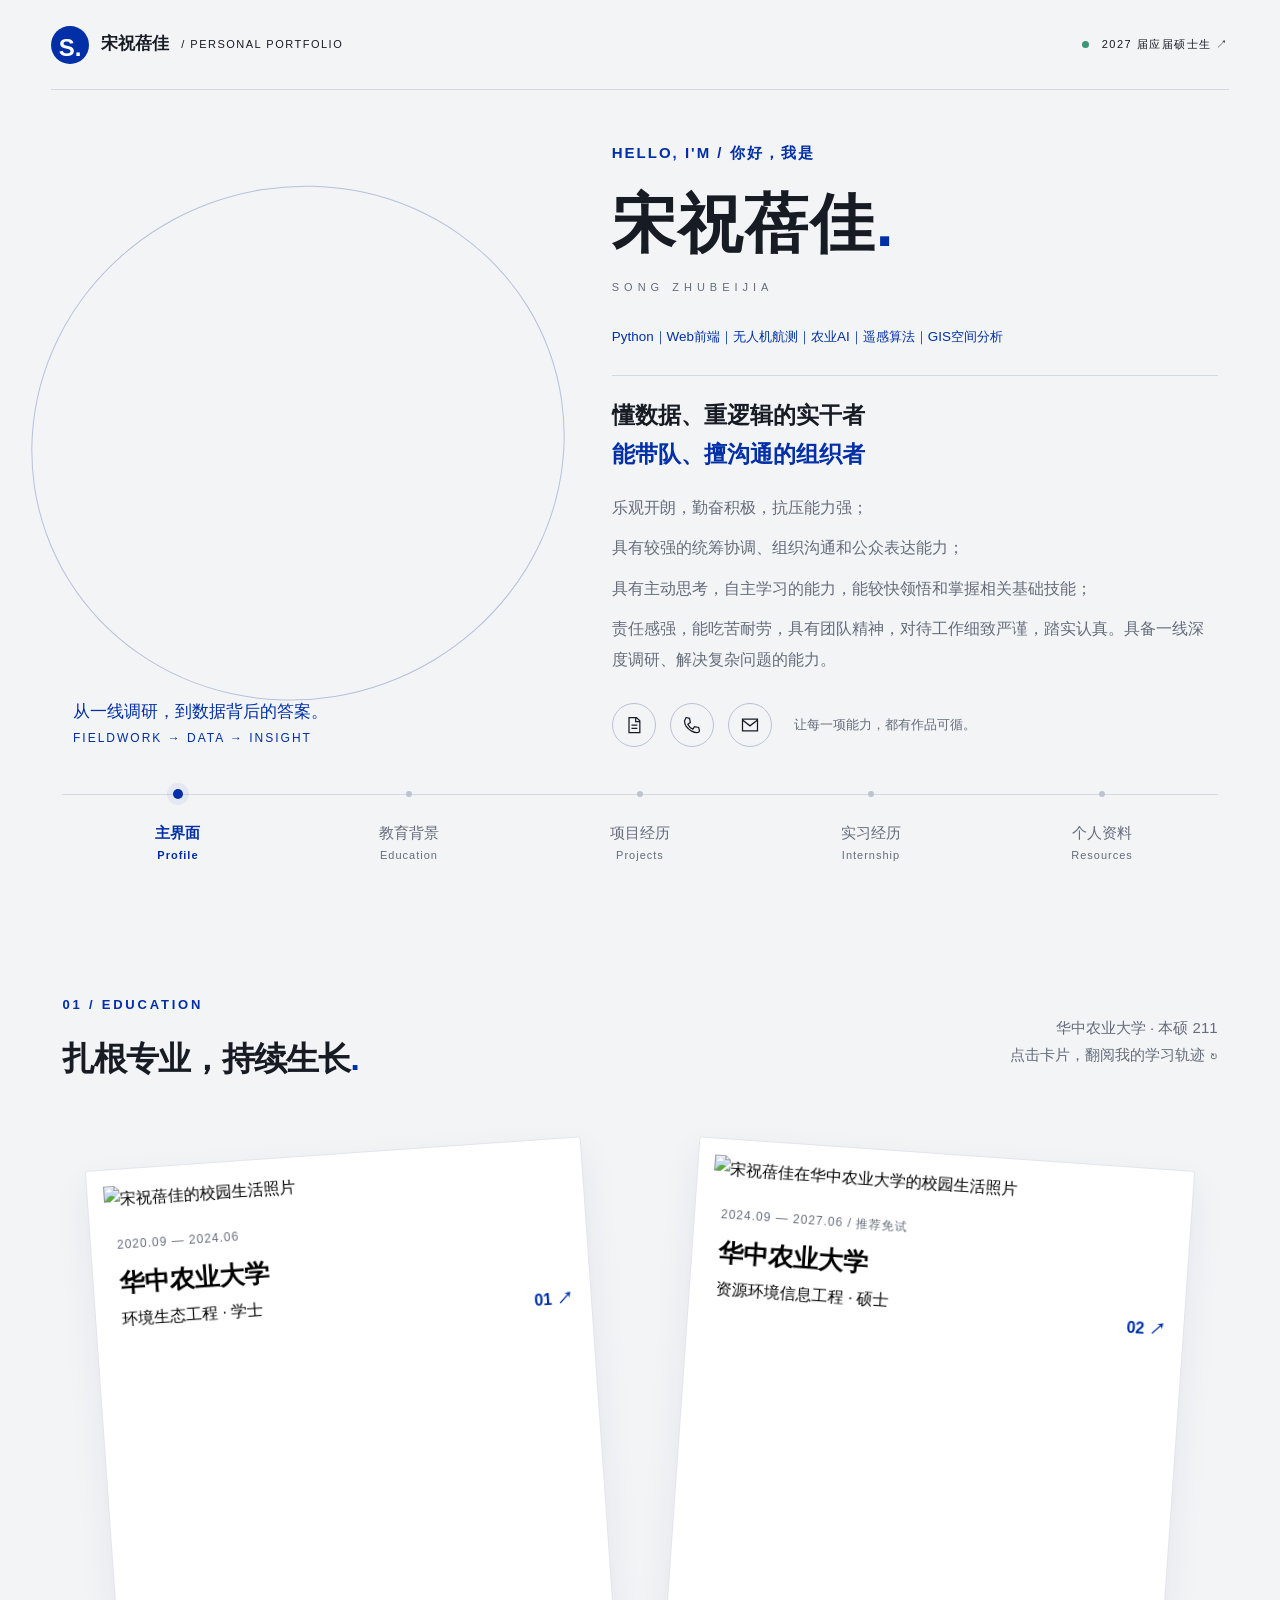
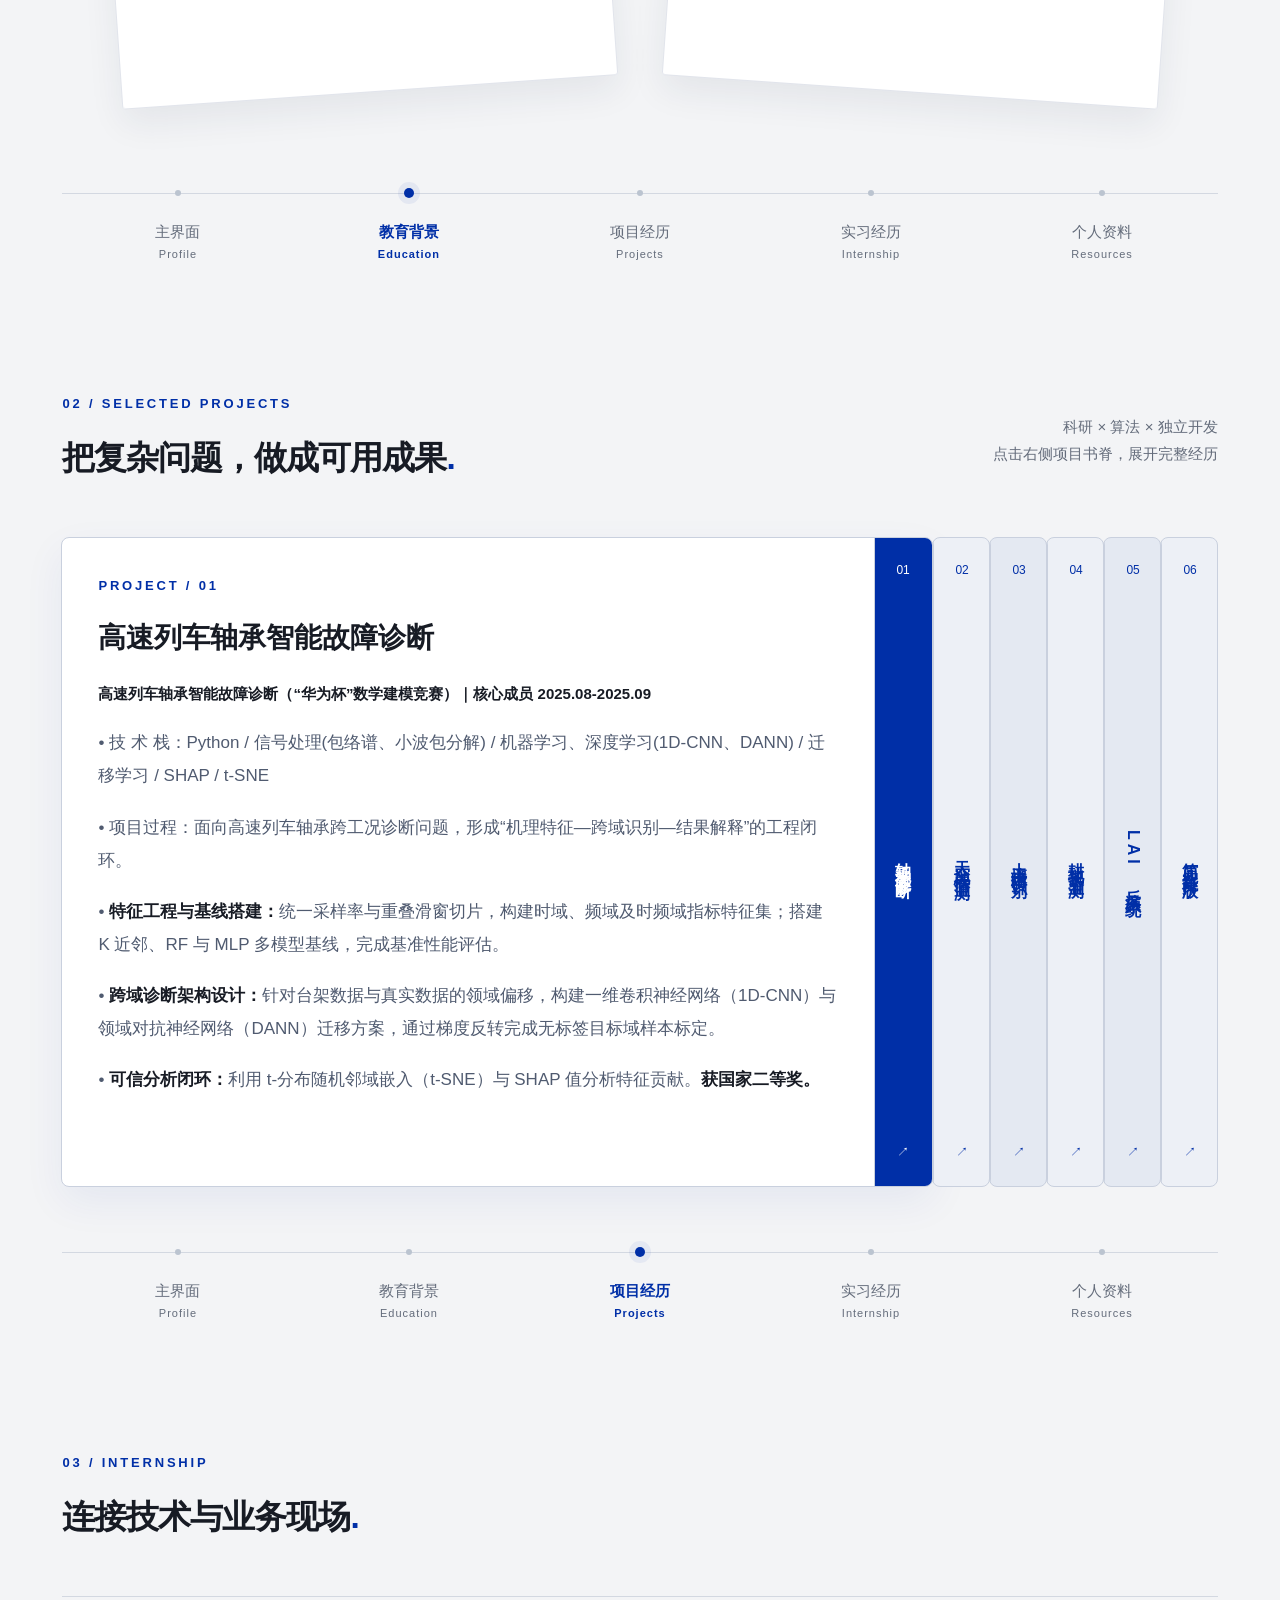
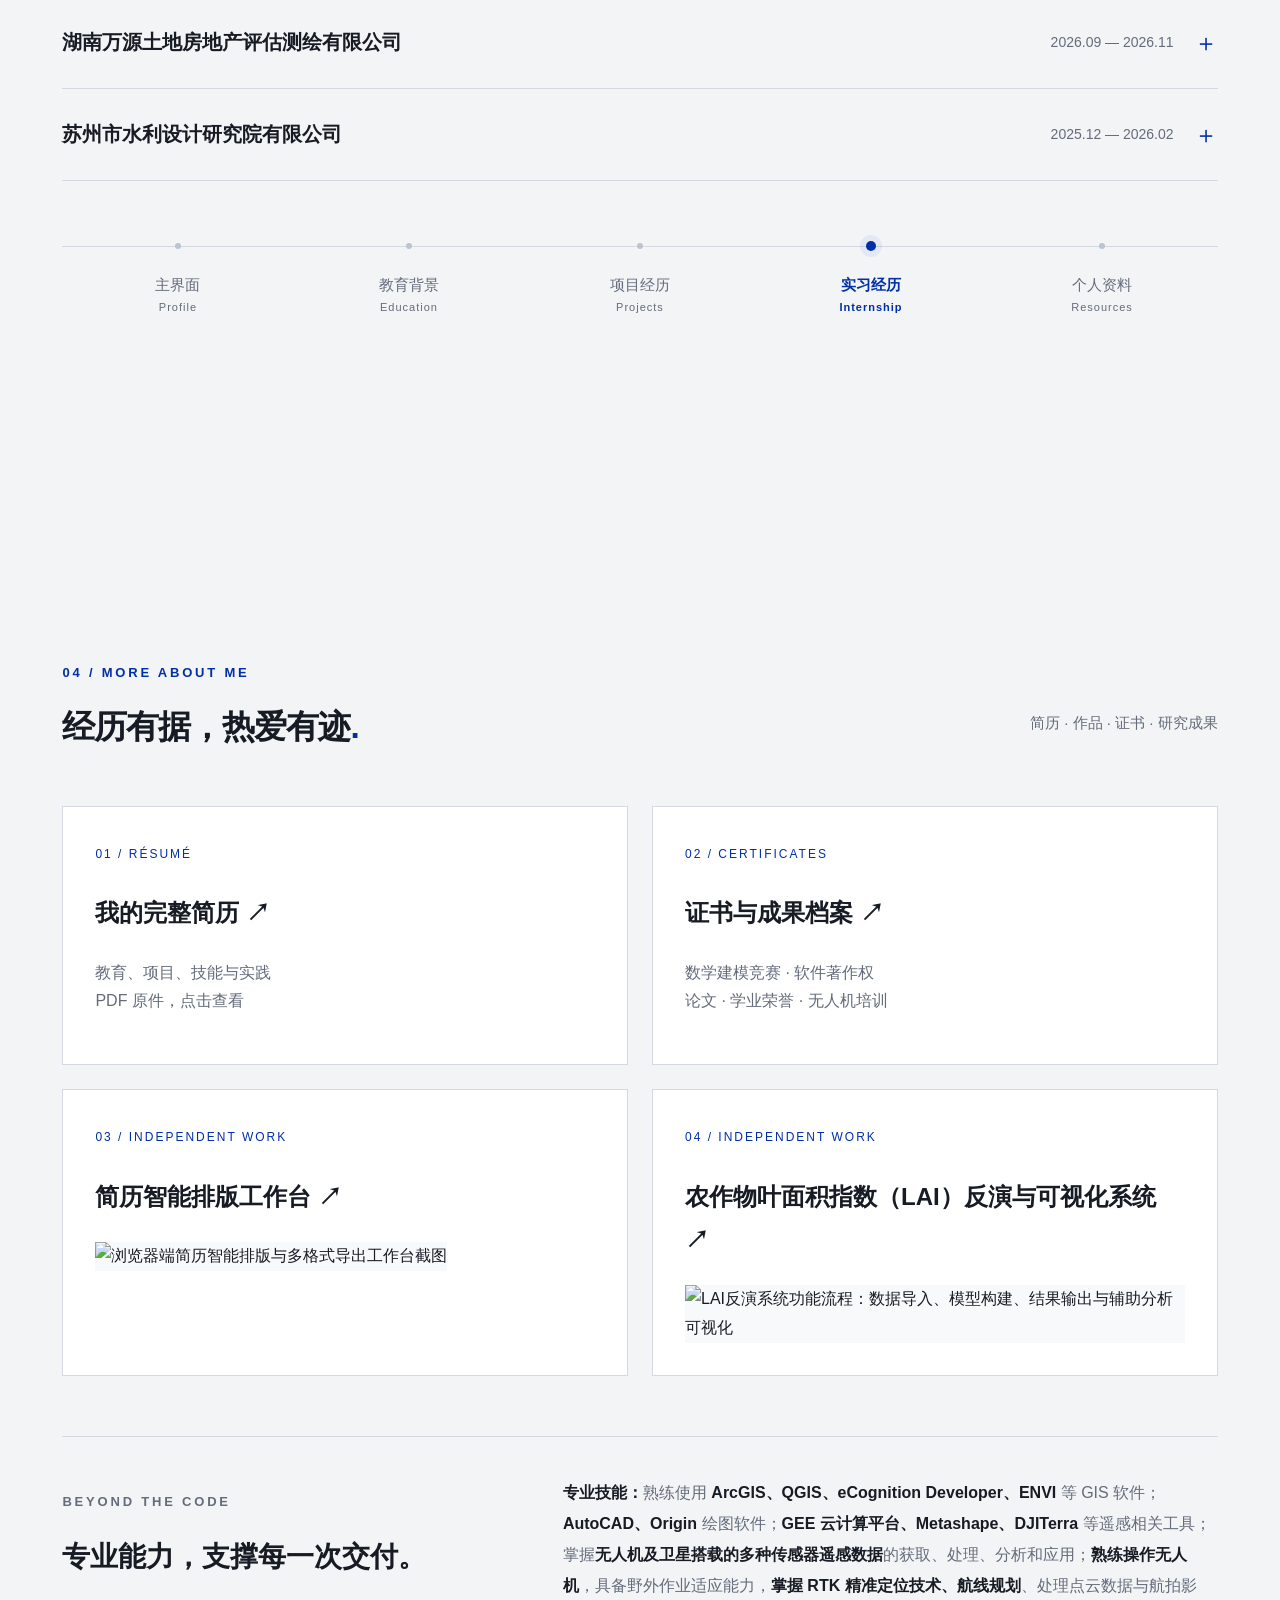
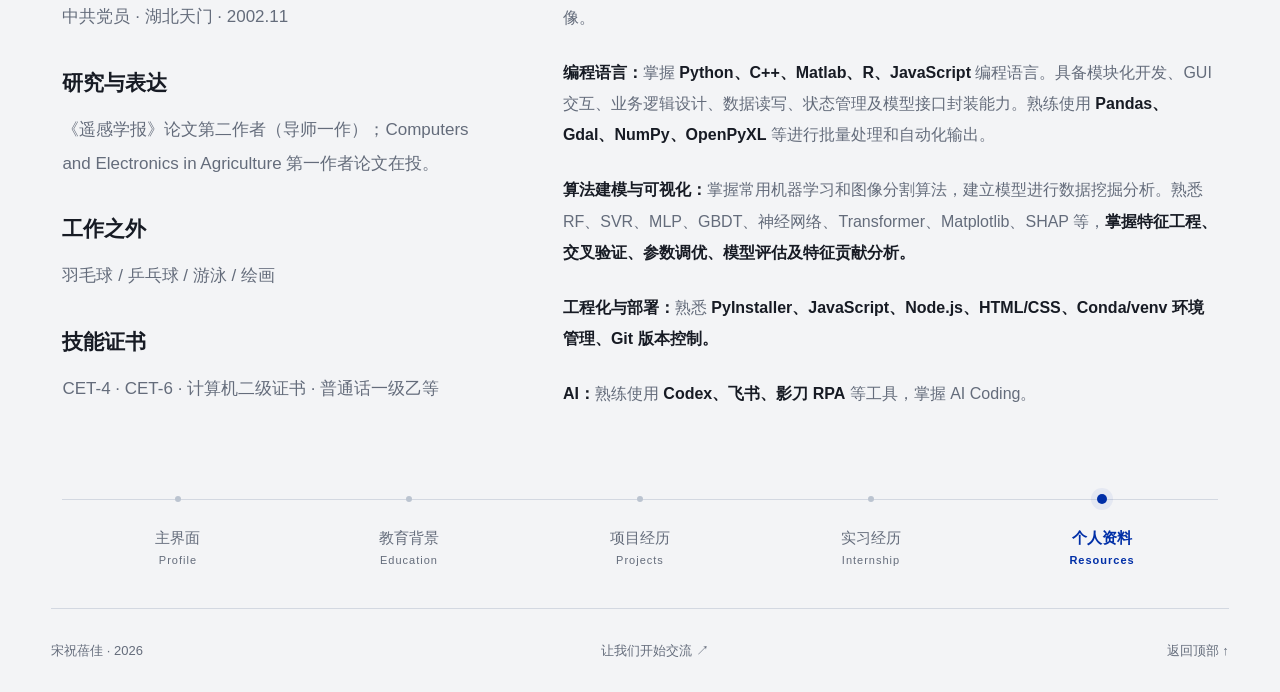
==== index.html @ 9adb9402 "Add files via upload" ====
<!doctype html>
<html lang="zh-CN">

  <!-- 页面设置：浏览器标题、页面简介、样式文件。 -->
  <head>
    <meta charset="UTF-8">
    <meta name="viewport" content="width=device-width,initial-scale=1">
    <meta name="description" content="宋祝蓓佳 · 华中农业大学2027届硕士 · 数据分析、遥感算法与Web开发作品集">
    <title>宋祝蓓佳 · 个人主页</title>
    <link rel="stylesheet" href="style.css?v=20261127-2">
  </head>
  <body>
    <a class="skip" href="#home">跳至正文</a>

    <!-- 顶部栏：姓名标识、联系入口。 -->
    <header class="topbar">
      <a class="brand" href="#home"><span class="monogram">S.</span>宋祝蓓佳 <span class="brand-sub">/ PERSONAL PORTFOLIO</span></a>
      <a class="status" href="mailto:13797862809@163.com"><i></i> 2027 届应届硕士生 ↗</a>
    </header>
    <main>

      <!-- 01 主界面：个人照片、姓名、技能标签、自我介绍和联系方式。 -->
      <section id="home" class="section home">
        <div class="hero-grid">

          <!-- 个人照片：修改 img 的 src 可替换照片。 -->
          <div class="portrait-wrap">
            <span class="orbit"></span>
            <img class="portrait" src="assets/portrait.webp" alt="宋祝蓓佳个人照片">
            <div class="photo-note">从一线调研，到数据背后的答案。<small>FIELDWORK → DATA → INSIGHT</small></div>
          </div>
          <div class="hero-copy">
            <p class="eyebrow">HELLO, I'M / 你好，我是</p>
            <h1>宋祝蓓佳<span class="name-dot">.</span></h1>
            <p class="roman">SONG ZHUBEIJIA</p>
            <p class="skill-line">Python｜Web前端｜无人机航测｜农业AI｜遥感算法｜GIS空间分析</p>

            <!-- 自我介绍：每个 p 对应一段。 -->
            <div class="intro">
              <h2>懂数据、重逻辑的实干者<br><span>能带队、擅沟通的组织者</span></h2>
              <p>乐观开朗，勤奋积极，抗压能力强；</p>
              <p>具有较强的统筹协调、组织沟通和公众表达能力；</p>
              <p>具有主动思考，自主学习的能力，能较快领悟和掌握相关基础技能；</p>
              <p>责任感强，能吃苦耐劳，具有团队精神，对待工作细致严谨，踏实认真。具备一线深度调研、解决复杂问题的能力。</p>
            </div>

            <!-- 联系图标：简历直接打开；电话和邮箱弹窗逻辑位于 app.js。 -->
            <div class="contact-icons">
              <a href="assets/resume.pdf" target="_blank" aria-label="打开简历 PDF" data-tip="简历 · 打开 PDF">
                <svg viewBox="0 0 24 24"><path d="M6 3h9l4 4v14H6zM14 3v5h5M9 12h7M9 16h7"/></svg>
              </a>
              <button type="button" data-contact="phone" aria-label="电话 13797862809" data-tip="电话 · 13797862809">
                <svg viewBox="0 0 24 24"><path d="M5 3l4 1 1 5-3 2c2 4 3 5 6 6l2-3 5 1 1 4c-1 6-18-1-18-12z"/></svg>
              </button>
              <button type="button" data-contact="email" aria-label="邮箱 13797862809@163.com" data-tip="邮箱 · 13797862809@163.com">
                <svg viewBox="0 0 24 24"><path d="M3 5h18v14H3zM3 6l9 7 9-7"/></svg>
              </button>
              <span class="contact-caption">让每一项能力，都有作品可循。</span>
            </div>
          </div>
        </div>

        <!-- 栏目导航：由 app.js 的 sections 列表生成；data-current 指定当前栏目。 -->
        <div class="section-nav" data-current="home"></div>
      </section>

      <!-- 02 教育背景：第一张为学士，第二张为硕士；卡片背面是详细介绍。 -->
      <section id="education" class="section">
        <div class="section-heading">
          <div>
            <p class="eyebrow">01 / EDUCATION</p>
            <h2>扎根专业，持续生长<span>.</span></h2>
          </div>
          <p>华中农业大学 · 本硕 211<br>点击卡片，翻阅我的学习轨迹 ↻</p>
        </div>

        <!-- 教育翻转卡片：card-front 为正面，card-back 为背面。 -->
        <div class="education-grid">
          <button class="edu-card" aria-expanded="false">
            <span class="flip-inner">
              <span class="card-front">
                <img src="assets/education1.webp" loading="lazy" alt="宋祝蓓佳的校园生活照片">
                <span class="edu-caption">
                  <small>2020.09 — 2024.06</small>
                  <strong>华中农业大学</strong>
                  <span>环境生态工程 · 学士</span>
                  <b>01 ↗</b>
                </span>
              </span>
              <span class="card-back">
                <small>BACHELOR'S DEGREE</small>
                <strong>从生态现场，到工程思维</strong>
                <span class="gpa">3.58<em>/4 GPA</em>　4<em>/35 排名</em></span>
                <span>主修：C++（99）、数学建模B（90）、微积分（96）、环境工程实验（94）、CAD实验、生态研究法、水污染控制工程。</span>
                <span class="honors">荣誉：绿博奖学金、三好学生奖学金、优秀校级大创项目、优秀大学毕业生、优秀团员等。</span>
                <span>再次点击返回照片 ↻</span>
              </span>
            </span>
          </button>
          <button class="edu-card" aria-expanded="false">
            <span class="flip-inner">
              <span class="card-front">
                <img src="assets/education0.webp" loading="lazy" alt="宋祝蓓佳在华中农业大学的校园生活照片">
                <span class="edu-caption">
                  <small>2024.09 — 2027.06 / 推荐免试</small>
                  <strong>华中农业大学</strong>
                  <span>资源环境信息工程 · 硕士</span>
                  <b>02 ↗</b>
                </span>
              </span>
              <span class="card-back">
                <small>MASTER'S DEGREE</small>
                <strong>让数据理解资源环境</strong>
                <span class="gpa">3.89<em>/4 GPA</em>　2<em>/17 排名</em></span>
                <span>主修：数据驱动的可重复性研究、人工智能、资源环境研究专题、地统计学方法、国土空间规划与城乡融合发展。</span>
                <span class="honors">荣誉：研究生国家奖学金、全国研究生数模竞赛二等奖、硕士生甲等学业奖学金、三好研究生、五四百优班干、优秀研究生干部等。</span>
                <span>再次点击返回照片 ↻</span>
              </span>
            </span>
          </button>
        </div>

        <!-- 栏目导航：由 app.js 的 sections 列表生成；data-current 指定当前栏目。 -->
        <div class="section-nav" data-current="education"></div>
      </section>

      <!-- 03 项目经历：六个项目的正文在 data.js 中，卡片由 app.js 生成。 -->
      <section id="projects" class="section">
        <div class="section-heading">
          <div>
            <p class="eyebrow">02 / SELECTED PROJECTS</p>
            <h2>把复杂问题，做成可用成果<span>.</span></h2>
          </div>
          <p>科研 × 算法 × 独立开发<br>点击右侧项目书脊，展开完整经历</p>
        </div>
        <div id="project-deck" class="project-deck"></div>

        <!-- 栏目导航：由 app.js 的 sections 列表生成；data-current 指定当前栏目。 -->
        <div class="section-nav" data-current="projects"></div>
      </section>

      <!-- 04 实习经历：点击公司名称展开详情。 -->
      <section id="internship" class="section">
        <div class="section-heading">
          <div>
            <p class="eyebrow">03 / INTERNSHIP</p>
            <h2>连接技术与业务现场<span>.</span></h2>
          </div>
        </div>

        <!-- 湖南万源实习：公司、日期、工作成果和飞书链接。 -->
        <details class="intern-entry wanyuan">
          <summary>湖南万源土地房地产评估测绘有限公司 <span>2026.09 — 2026.11</span></summary>
          <div class="intern-expanded">
            <div class="intern-grid">
              <div>
                <span class="pill">信息分析与优化专员</span>
                <h3 class="company">湖南万源土地房地产<br>评估测绘有限公司</h3>
                <p class="lead">把分散的采购公告，变成可追溯、<br>可分析的业务线索。</p>
                <a class="primary-link" href="https://ecnpyb79269g.feishu.cn/base/NsOTbz4b7aCiFOsTIV5cc2eFn2f?table=ldxbmy4qmuAbusUG&amp;chart=chtcn9g5RgMjZayoyCS3JmuDZYe" target="_blank" rel="noopener">阅读完整市场研判报告 <span>↗</span></a>
                <a class="text-link" href="https://ecnpyb79269g.feishu.cn/base/NsOTbz4b7aCiFOsTIV5cc2eFn2f?table=tblYP6GZMcRvRFfL&amp;view=vewUOIGJ69" target="_blank" rel="noopener">打开项目公告多维表格 ↗</a>
                <small class="muted">飞书表格访问权限以原空间设置为准</small>
              </div>
              <div class="work-detail">
                <div class="metrics">
                  <div>
                    <strong>7</strong>
                    <span>集团官网适配</span>
                  </div>
                  <div>
                    <strong>154</strong>
                    <span>阶段表记录</span>
                  </div>
                  <div>
                    <strong>89</strong>
                    <span>汇总项目</span>
                  </div>
                </div>
                <p class="metric-note">统计口径来自提供的报告：阶段记录含公告包段拆分，项目按同站规范名称归并。</p>
                <div class="task">
                  <small>01 / 采集</small>
                  <h4>多站点自适应采集框架</h4>
                  <p>Requests + BeautifulSoup/lxml 解析异构网页；定位 Vue 站点 XHR/Fetch 接口直取 JSON，请求校验失败时降级至 Playwright 渲染。</p>
                </div>
                <div class="task">
                  <small>02 / 清洗</small>
                  <h4>图片识别、字段标准化与项目归并</h4>
                  <p>集成 PaddleOCR 提取公告文本框与坐标，检索回写字段；清洗采购、候选、成交阶段记录，保留轮次、更正、终止和来源证据。</p>
                </div>
                <div class="task">
                  <small>03 / 分析与交付</small>
                  <h4>从竞争格局，到业务开拓研判</h4>
                  <p>形成项目汇总表与分析文档，围绕业务分布、采购偏好、供应商活跃度和风险信号展开分析，支持业务线索筛选与进一步核验。</p>
                </div>
              </div>
            </div>
            <a class="report-preview" href="https://ecnpyb79269g.feishu.cn/base/NsOTbz4b7aCiFOsTIV5cc2eFn2f?table=ldxbmy4qmuAbusUG&amp;chart=chtcn9g5RgMjZayoyCS3JmuDZYe" target="_blank" rel="noopener">
              <img src="图片和附件/05_各集团招采项目发布时间趋势.png" loading="lazy" alt="各集团招采项目发布时间趋势图">
              <div>
                <p class="eyebrow">DELIVERABLE / 分析成果</p>
                <h3>面向业务开拓的<br>国有企业集团采购市场研判报告</h3>
                <p>飞书在线文档 · 图表与分析成果</p>
                <span>打开在线文档 →</span>
              </div>
            </a>
          </div>
        </details>

        <!-- 苏州市水利设计研究院实习：公司、日期、项目与成果。 -->
        <details class="other-intern intern-entry">
          <summary>苏州市水利设计研究院有限公司 <span>2025.12 — 2026.02</span></summary>
          <h3>水土保持工程师 · 遥感算法方向</h3>
          <p>参与《太仓市2025年度水土流失动态监测》《金港镇2025年度水土流失动态监测成果报告》项目：</p>
          <p><strong>技术栈：</strong>Sentinel-2 / MODIS / HWSD / ArcGIS / Google Earth Engine / CSLE模型 / 多源遥感数据融合 / 空间制图</p>
          <p><strong>项目成果：</strong>完成<strong>多源数据时空融合—水土流失因子库构建—侵蚀模数计算</strong>全流程监测报告。融合多源遥感时序数据，弥补中分辨率数据时间不连续问题；集成日降雨、土壤属性等多源异构数据，构建因子空间数据库；实现太仓市土壤侵蚀模数空间制图。</p>
        </details>

        <!-- 栏目导航：由 app.js 的 sections 列表生成；data-current 指定当前栏目。 -->
        <div class="section-nav" data-current="internship"></div>
      </section>

      <!-- 05 个人资料：简历、证书、作品链接、专业能力。 -->
      <section id="resources" class="section">
        <div class="section-heading">
          <div>
            <p class="eyebrow">04 / MORE ABOUT ME</p>
            <h2>经历有据，热爱有迹<span>.</span></h2>
          </div>
          <p>简历 · 作品 · 证书 · 研究成果</p>
        </div>

        <!-- 资料卡片：修改 href 更换访问链接，修改 img 的 src 更换展示图片。 -->
        <div class="resource-grid">
          <a class="feature-resource" target="_blank" href="assets/resume.pdf">
            <small>01 / RÉSUMÉ</small>
            <h3>我的完整简历 ↗</h3>
            <p>教育、项目、技能与实践<br>PDF 原件，点击查看</p>
          </a>
          <a class="feature-resource" href="certificates.html">
            <small>02 / CERTIFICATES</small>
            <h3>证书与成果档案 ↗</h3>
            <p>数学建模竞赛 · 软件著作权<br>论文 · 学业荣誉 · 无人机培训</p>
          </a>
          <a class="feature-resource" href="https://github.com/Songjia12/resume" target="_blank" rel="noopener">
            <small>03 / INDEPENDENT WORK</small>
            <h3>简历智能排版工作台 ↗</h3>
            <img src="assets/resume-work.png" loading="lazy" alt="浏览器端简历智能排版与多格式导出工作台截图">
          </a>
          <a class="feature-resource" href="https://github.com/Songjia12/LAI_inversion" target="_blank" rel="noopener">
            <small>04 / INDEPENDENT WORK</small>
            <h3>农作物叶面积指数（LAI）反演与可视化系统 ↗</h3>
            <img class="lai-work" src="assets/lai-work.png" loading="lazy" alt="LAI反演系统功能流程：数据导入、模型构建、结果输出与辅助分析可视化">
          </a>
        </div>

        <!-- 个人能力双栏：左侧研究、爱好、证书；右侧专业技能。 -->
        <div class="personal-strip">
          <div class="personal-overview">
            <p class="eyebrow">BEYOND THE CODE</p>
            <h3>专业能力，支撑每一次交付。</h3>
            <p>中共党员 · 湖北天门 · 2002.11</p>
            <h4>研究与表达</h4>
            <p>《遥感学报》论文第二作者（导师一作）；Computers and Electronics in Agriculture 第一作者论文在投。</p>
            <h4>工作之外</h4>
            <p>羽毛球 / 乒乓球 / 游泳 / 绘画</p>
            <h4>技能证书</h4>
            <p>CET-4 · CET-6 · 计算机二级证书 · 普通话一级乙等</p>
          </div>
          <div class="skills-detail">
            <p><strong>专业技能：</strong>熟练使用 <strong>ArcGIS、QGIS、eCognition Developer、ENVI</strong> 等 GIS 软件；<strong>AutoCAD、Origin</strong> 绘图软件；<strong>GEE 云计算平台、Metashape、DJITerra</strong> 等遥感相关工具；掌握<strong>无人机及卫星搭载的多种传感器遥感数据</strong>的获取、处理、分析和应用；<strong>熟练操作无人机</strong>，具备野外作业适应能力，<strong>掌握 RTK 精准定位技术、航线规划</strong>、处理点云数据与航拍影像。</p>
            <p><strong>编程语言：</strong>掌握 <strong>Python、C++、Matlab、R、JavaScript</strong> 编程语言。具备模块化开发、GUI交互、业务逻辑设计、数据读写、状态管理及模型接口封装能力。熟练使用 <strong>Pandas、Gdal、NumPy、OpenPyXL</strong> 等进行批量处理和自动化输出。</p>
            <p><strong>算法建模与可视化：</strong>掌握常用机器学习和图像分割算法，建立模型进行数据挖掘分析。熟悉 RF、SVR、MLP、GBDT、神经网络、Transformer、Matplotlib、SHAP 等，<strong>掌握特征工程、交叉验证、参数调优、模型评估及特征贡献分析。</strong></p>
            <p><strong>工程化与部署：</strong>熟悉 <strong>PyInstaller、JavaScript、Node.js、HTML/CSS、Conda/venv 环境管理、Git 版本控制。</strong></p>
            <p><strong>AI：</strong>熟练使用 <strong>Codex、飞书、影刀 RPA</strong> 等工具，掌握 AI Coding。</p>
          </div>
        </div>

        <!-- 栏目导航：由 app.js 的 sections 列表生成；data-current 指定当前栏目。 -->
        <div class="section-nav" data-current="resources"></div>
      </section>
    </main>

    <!-- 页脚：署名、邮箱和返回顶部。 -->
    <footer class="site-footer">
      <span>宋祝蓓佳 · 2026</span>
      <a href="mailto:13797862809@163.com">让我们开始交流 ↗</a>
      <a href="#home">返回顶部 ↑</a>
    </footer>

    <!-- 电话 / 邮箱弹窗：标题、文本和复制动作由 app.js 填充。 -->
    <dialog id="contact-dialog" aria-labelledby="contact-title">
      <div class="dialog-heading">
        <h2 id="contact-title">联系方式</h2>
        <button type="button" id="contact-close" aria-label="关闭窗口">×</button>
      </div>
      <label for="contact-value" id="contact-label">联系方式</label>
      <input id="contact-value" readonly>
      <button type="button" id="contact-copy">复制</button>
      <p id="copy-status" role="status" aria-live="polite"></p>
    </dialog>

    <!-- 项目内容见 data.js；导航、翻转、项目切换和联系弹窗交互见 app.js。 -->
    <script src="data.js?v=20261127-2"></script>
    <script src="app.js?v=20261127-2"></script>
  </body>
</html>
---- style.css ----
:root{--blue:#002fa7;--bg:#f3f4f6;--ink:#171b24;--muted:#646c7b;--line:#d3d8e1}*{box-sizing:border-box}html{scroll-behavior:smooth;scroll-padding-top:90px}body{margin:0;background:var(--bg);color:var(--ink);font-family:Arial,'Microsoft YaHei',sans-serif;font-size:16px;line-height:1.8}a{color:inherit;text-decoration:none}button{font:inherit;cursor:pointer}a,button{touch-action:manipulation}a:focus-visible,button:focus-visible,summary:focus-visible{outline:3px solid var(--blue);outline-offset:5px}a:hover{color:var(--blue)}.skip{position:fixed;top:-100px}.skip:focus{top:10px;z-index:999;background:white}.topbar{height:90px;display:flex;align-items:center;justify-content:space-between;margin:0 5%;border-bottom:1px solid var(--line)}.brand{display:flex;align-items:center;gap:12px;font-weight:bold}.monogram{display:grid;place-items:center;background:var(--blue);color:white;border-radius:50%;width:38px;height:38px;font-size:24px}.brand-sub,.status{font-size:11px;letter-spacing:1.5px;font-weight:normal}.status i{display:inline-block;width:7px;height:7px;background:#3e9677;border-radius:50%;margin-right:8px}.section{max-width:1840px;width:94%;margin:auto;padding:90px 24px 30px;min-height:90vh}.home{padding-top:48px}.hero-grid{display:grid;grid-template-columns:44fr 53fr;align-items:center;gap:3%;padding-bottom:40px}.portrait-wrap{position:relative;aspect-ratio:0.88;display:flex;align-items:center;justify-content:center}.portrait{width:100%;height:100%;object-fit:cover;object-position:center 43%;border-radius:48%;mask-image:radial-gradient(ellipse 49% 49% at 50% 48%,#000 58%,transparent 100%)}.orbit{position:absolute;inset:8% 0;border:1px solid #b5c1dd;border-radius:50%;transform:rotate(-20deg)}.photo-note{position:absolute;bottom:0;left:10%;font-size:13px;color:var(--blue)}.photo-note small{display:block;letter-spacing:2px;font-size:9px}.eyebrow{font-size:11px;letter-spacing:2.8px;color:var(--blue);font-weight:600;margin:0 0 20px}h1{font-size:clamp(44px,5vw,76px);line-height:1.2;letter-spacing:2px;margin:14px 0}.name-dot{color:var(--blue)}.roman{font-size:11px;letter-spacing:5px;color:var(--muted);margin:16px 0 26px}.skill-line{color:var(--blue);font-size:16px;line-height:2;letter-spacing:1px}.intro{border-top:1px solid var(--line);margin-top:28px;padding-top:25px}.intro h2{font-size:23px;line-height:1.7;margin:0 0 18px}.intro h2 span{color:var(--blue)}.intro p{color:var(--muted);font-size:14px;line-height:1.95;max-width:550px;margin:10px 0}.contact-icons{display:flex;align-items:center;gap:14px;margin-top:28px}.contact-icons a{width:44px;height:44px;border:1px solid #b9c2d5;border-radius:50%;display:grid;place-items:center;position:relative}.contact-icons a:hover{background:var(--blue);color:white}.contact-icons svg{width:20px;fill:none;stroke:currentColor;stroke-width:1.5}.contact-icons a:before{content:attr(data-tip);position:absolute;bottom:55px;left:0;background:var(--ink);color:white;padding:6px 10px;font-size:12px;white-space:nowrap;opacity:0;pointer-events:none}.contact-icons a:hover:before,.contact-icons a:focus:before{opacity:1}.contact-caption{font-size:11px;color:var(--muted);margin-left:8px}.section-nav{display:flex;justify-content:space-around;border-top:1px solid var(--line);margin-top:70px}.section-nav a{display:flex;flex-direction:column;align-items:center;position:relative;flex:1;color:var(--muted);padding:20px 4px 6px;font-size:12px}.section-nav i{width:6px;height:6px;position:absolute;top:-4px;background:#bbc4d0;border-radius:50%}.section-nav small{font-size:9px;letter-spacing:1px}.section-nav [aria-current]{color:var(--blue);font-weight:bold}.section-nav [aria-current] i{background:var(--blue);width:10px;height:10px;top:-6px;box-shadow:0 0 0 6px #002fa710}.section-heading{display:flex;justify-content:space-between;align-items:end;margin-bottom:65px;gap:30px}.section-heading h2{font-size:clamp(25px,3vw,40px);line-height:1.4;letter-spacing:-1px;margin:0}.section-heading h2 span{color:var(--blue)}.section-heading>p{font-size:12px;color:var(--muted);text-align:right}.education-grid{display:flex;justify-content:center;gap:60px;padding:15px 0 35px}.edu-card{width:40%;height:470px;background:none;border:0;perspective:1500px;transform:rotate(-4deg);transition:opacity .3s,transform .4s;padding:0;text-align:left}.edu-card:nth-child(2){transform:rotate(4deg)}.edu-card:hover{transform:rotate(0) translateY(-8px)}.edu-card.dimmed{opacity:.55;filter:saturate(.4)}.edu-card.flipped{opacity:1;filter:none;transform:rotate(0)}.flip-inner{display:block;position:relative;height:100%;transform-style:preserve-3d;transition:transform .7s}.flipped .flip-inner{transform:rotateY(180deg)}.card-front,.card-back{position:absolute;inset:0;backface-visibility:hidden;background:#fff;padding:16px;box-shadow:0 15px 35px #202d4012;border:1px solid #e1e4eb;border-radius:3px;overflow:hidden}.card-front img{width:100%;height:66%;object-fit:cover}.edu-caption{display:flex;flex-direction:column;padding:20px 10px;position:relative}.edu-caption small{font-size:10px;color:var(--muted);letter-spacing:1px}.edu-caption strong{font-size:25px;margin-top:5px}.edu-caption>span{font-size:13px}.edu-caption b{position:absolute;right:2px;bottom:10px;color:var(--blue)}.card-back{transform:rotateY(180deg);background:var(--blue);color:white;padding:32px;display:flex;flex-direction:column;gap:18px;font-size:13px}.card-back strong{font-size:24px}.card-back small{letter-spacing:2px;opacity:.7}.gpa{font-size:34px}.gpa em{font-size:11px;font-style:normal}.project-deck{display:flex;min-height:560px;gap:0}.project-card{display:flex;min-width:0;flex:0 0 58px;background:#e4e9f2;border:1px solid #c9d0de;border-radius:8px;overflow:hidden;margin-left:-1px;transition:flex .5s,background .4s}.project-card:nth-child(2n){background:#edf0f6}.project-card.active{flex:1;background:#fff;box-shadow:0 15px 40px #002fa710}.project-body{display:none;padding:34px;min-width:0;flex:1}.active .project-body{display:block}.project-body h3{font-size:25px;line-height:1.5;margin:0 0 20px}.project-text{font-size:13px;color:#505b70;max-height:345px;overflow:auto;padding-right:10px}.project-text p{margin:0 0 13px;white-space:normal}.project-text p:first-child{font-size:11px;color:var(--blue)}.project-tab{width:58px;flex-shrink:0;display:flex;align-items:center;flex-direction:column;justify-content:space-between;padding:22px 8px;background:none;border:0;border-left:1px solid #c9d0de;color:var(--blue)}.project-tab strong{writing-mode:vertical-rl;letter-spacing:4px;font-size:16px}.project-tab span{font-size:12px}.active .project-tab{background:var(--blue);color:white}.text-link{display:block;color:var(--blue);font-size:13px;margin:18px 0}.intern-grid{display:grid;grid-template-columns:42fr 55fr;gap:3%}.pill{border:1px solid #acb9d8;border-radius:30px;padding:7px 14px;color:var(--blue);font-size:11px}.company{font-size:27px;line-height:1.7;margin:25px 0}.lead{color:var(--muted);font-size:17px}.primary-link{display:flex;justify-content:space-between;max-width:340px;background:var(--blue);color:white;padding:15px 22px;font-size:13px;margin-top:35px}.primary-link:hover{background:#05257c;color:white}.muted{color:var(--muted);font-size:10px}.metrics{display:flex;justify-content:space-between;border-bottom:1px solid var(--line);padding-bottom:15px}.metrics strong{display:block;font-size:48px;font-weight:normal;line-height:1.3;color:var(--blue)}.metrics span{font-size:11px}.metric-note{font-size:10px;color:var(--muted)}.task{padding:13px 0;border-bottom:1px solid var(--line)}.task small{font-size:10px;color:var(--blue)}.task h4{margin:4px 0;font-size:16px}.task p{font-size:13px;color:var(--muted);margin:7px 0}.report-preview{margin-top:65px;display:grid;grid-template-columns:50% 50%;background:white;border:1px solid var(--line)}.report-preview img{width:100%;height:300px;object-fit:contain;padding:25px}.report-preview>div{padding:35px}.report-preview h3{font-size:24px;line-height:1.7;margin:0}.report-preview p:not(.eyebrow){font-size:12px;color:var(--muted)}.report-preview span{font-size:13px;color:var(--blue)}.other-intern{border-top:1px solid var(--line);border-bottom:1px solid var(--line);margin-top:40px;padding:22px 0;font-size:14px}.other-intern summary{cursor:pointer}.other-intern summary span{float:right;font-size:11px;color:var(--muted)}.other-intern p{color:var(--muted)}.resource-grid{display:grid;grid-template-columns:repeat(3,1fr);gap:20px}.feature-resource{border:1px solid var(--line);padding:28px;background:#fff;min-height:245px;overflow:hidden}.feature-resource:hover{border-color:var(--blue);transform:translateY(-4px)}.feature-resource small{font-size:10px;color:var(--blue);letter-spacing:2px}.feature-resource h3{font-size:20px}.feature-resource p{color:var(--muted);font-size:13px}.feature-resource img{width:100%;height:150px;object-fit:cover;object-position:top}.personal-strip{display:grid;grid-template-columns:1fr 1fr;gap:80px;border-top:1px solid var(--line);margin-top:60px;padding-top:40px}.personal-strip h3{font-size:23px}.personal-strip p{font-size:13px;color:var(--muted)}.personal-strip h4{margin:10px 0}.site-footer{display:flex;justify-content:space-between;margin:0 6%;padding:30px 0;font-size:11px;border-top:1px solid var(--line)}.reader-header{position:sticky;top:0;z-index:10;display:flex;justify-content:space-between;background:var(--bg);border-bottom:1px solid var(--line);padding:16px 4%;font-size:13px}.reader-header button{background:white;border:1px solid var(--line);padding:4px 15px}#toc{position:fixed;top:80px;left:0;width:290px;height:calc(100vh - 90px);overflow:auto;padding:25px;background:var(--bg);border-right:1px solid var(--line)}#toc a{display:block;font-size:12px;padding:6px;line-height:1.7}#toc .level-1{font-weight:bold;margin-top:15px;color:var(--blue)}#toc .level-2{padding-left:15px}#toc .level-3{padding-left:25px;color:var(--muted);font-size:11px}.report-content{margin:60px 5% 60px 340px;max-width:1100px;background:white;padding:50px}.report-content h1{font-size:30px;letter-spacing:0;line-height:1.6;margin:45px 0 25px}.report-content h2{font-size:23px;margin-top:40px}.report-content h3{font-size:18px;margin-top:30px}.report-content p,.report-content li{font-size:15px}.report-content img{max-width:100%;height:auto}.report-content a{color:var(--blue);overflow-wrap:anywhere}.table-scroll{overflow:auto;margin:25px 0}table{border-collapse:collapse;font-size:12px;width:100%;min-width:560px}td,th{border:1px solid var(--line);padding:10px;text-align:left}th{background:#edf1fa}.toc-hidden #toc{display:none}.toc-hidden .report-content{margin:60px auto;max-width:1100px}.cert-page{max-width:1000px;margin:50px auto;padding:0 25px}.cert-page .eyebrow{margin-top:60px}.cert-page h1{font-size:36px}.resource{display:flex;justify-content:space-between;border-bottom:1px solid var(--line);padding:18px 0;font-size:15px}footer{color:var(--muted)}
@media(min-width:1500px){.hero-grid{min-height:670px}.portrait-wrap{max-height:650px}.hero-copy{padding-left:30px}}
@media(max-width:900px){.brand-sub{display:none}.section{padding:65px 5% 25px}.hero-grid{grid-template-columns:40% 60%;gap:0}.intro h2{font-size:19px}.intro p{font-size:12px}.contact-caption{display:none}.education-grid{gap:25px}.edu-card{width:46%;height:440px}.card-back{padding:22px;font-size:12px;gap:12px}.project-tab{width:44px}.project-card{flex-basis:44px}.project-body{padding:22px}.intern-grid{grid-template-columns:1fr 1fr}.company{font-size:23px}.resource-grid{gap:10px}.feature-resource{padding:20px}.report-content{margin-left:290px;padding:25px}#toc{width:260px}}
@media(max-width:600px){.topbar{height:70px}.status{font-size:9px;letter-spacing:0}.hero-grid{display:flex;flex-direction:column;gap:30px}.portrait-wrap{width:90%;max-width:380px;aspect-ratio:1.05}.hero-copy{width:100%}.home{padding-top:25px}.hero-copy h1{font-size:49px}.intro p{font-size:14px}.section-heading{display:block;margin-bottom:35px}.section-heading>p{text-align:left;margin-top:20px}.section-heading h2{font-size:28px}.section-nav{margin-top:50px}.section-nav a{font-size:11px}.section-nav small{font-size:8px;letter-spacing:0}.education-grid{flex-direction:column;align-items:center;gap:45px}.edu-card{width:92%;height:460px}.project-deck{flex-direction:column;min-height:0;gap:8px}.project-card{flex:none;flex-direction:column-reverse;margin:0}.project-card.active{flex:none}.project-tab{width:100%;height:55px;flex-direction:row;border-left:0;padding:8px 18px}.project-tab strong{writing-mode:horizontal-tb;letter-spacing:1px;font-size:14px}.project-body h3{font-size:21px}.project-text{max-height:none}.intern-grid{display:block}.work-detail{margin-top:45px}.report-preview{display:block}.report-preview img{height:210px}.report-preview>div{padding:25px}.report-preview h3{font-size:21px}.other-intern summary span{float:none;display:block}.resource-grid{grid-template-columns:1fr}.feature-resource{min-height:170px}.personal-strip{grid-template-columns:1fr;gap:20px}.site-footer{gap:15px;flex-wrap:wrap}.reader-header{gap:8px;padding:12px;font-size:11px}.reader-header button{font-size:11px}#toc{top:64px;width:85%;z-index:5;box-shadow:10px 0 30px #0001}.report-content,.toc-hidden .report-content{margin:25px 12px;padding:22px}.report-content h1{font-size:24px}.report-content h2{font-size:21px}.report-content p,.report-content li{font-size:14px}.cert-page h1{font-size:29px}}
@media(prefers-reduced-motion:reduce){html{scroll-behavior:auto}*,*:before,*:after{transition:none!important;animation:none!important}}
@media print{.topbar,.section-nav,.reader-header,#toc{display:none}.report-content{margin:0;padding:0;max-width:none}.section{break-before:page}.project-body{display:block}.project-deck{display:block}.project-tab{display:none}}
/* November revision: larger type, compact hero and expandable experience. */
.home .hero-grid{padding-bottom:10px;grid-template-columns:43fr 54fr;min-height:0}
.home .portrait-wrap{width:108%;margin-left:-5%;aspect-ratio:.88;max-height:720px}
.home .portrait{mask-image:radial-gradient(ellipse 50% 49% at 50% 48%,#000 63%,transparent 100%)}
.home .photo-note{font-size:17px;left:8%;bottom:-2px}
.home .photo-note small{font-size:12px;letter-spacing:2px}
.home .hero-copy>.eyebrow{font-size:15px;letter-spacing:2px}
.home .skill-line{white-space:nowrap;font-size:clamp(12px,1.05vw,15px);letter-spacing:0;line-height:2;overflow-x:auto;padding-bottom:4px}
.home .intro{margin-top:20px;padding-top:20px}
.home .intro p{margin:9px 0;font-size:14px;line-height:1.85}
.home .section-nav{margin-top:30px}
.edu-card{height:540px}
.card-back{font-size:16px;line-height:1.85;gap:17px;padding:28px;overflow-y:auto}
.card-back .honors{font-weight:700}
.card-back>span:last-child{font-size:12px;margin-top:auto}
.project-text{font-size:16px;line-height:1.9;max-height:420px}
.project-text p:first-child{font-size:14px}
.project-text strong{font-weight:700;color:var(--ink)}
.project-deck{min-height:650px}
.intern-entry{border-top:1px solid var(--line);border-bottom:1px solid var(--line);padding:0;margin-top:0}
.intern-entry+ .intern-entry{border-top:0}
.intern-entry summary{list-style:none;display:flex;align-items:center;gap:20px;justify-content:space-between;cursor:pointer;padding:24px 0;font-size:17px;font-weight:600}
.intern-entry summary::-webkit-details-marker{display:none}
.intern-entry summary:after{content:'＋';color:var(--blue);font-size:24px;font-weight:400}
.intern-entry[open]>summary:after{content:'−'}
.intern-entry summary span{margin-left:auto;float:none;font-weight:400;color:var(--muted);font-size:12px;white-space:nowrap}
.intern-expanded{padding:30px 0 40px}
.other-intern h3,.other-intern>p{margin-left:20px;margin-right:20px}
.other-intern>p:last-child{margin-bottom:30px}
.resource-grid{grid-template-columns:repeat(2,minmax(0,1fr));gap:24px}
.feature-resource img{height:230px;object-fit:contain;background:#f8f9fb}
.personal-strip{grid-template-columns:minmax(0,1.6fr) minmax(0,1fr);gap:55px}
.skills-detail p{font-size:14px;line-height:1.95}
.skills-detail strong{color:var(--ink)}
.contact-icons button{width:44px;height:44px;border:1px solid #b9c2d5;border-radius:50%;display:grid;place-items:center;position:relative;background:transparent;color:inherit;padding:0;flex-shrink:0}
.contact-icons button:hover{background:var(--blue);color:white}
.contact-icons button:before{content:attr(data-tip);position:absolute;bottom:55px;left:0;background:var(--ink);color:white;padding:6px 10px;font-size:12px;white-space:nowrap;opacity:0;pointer-events:none}
.contact-icons button:hover:before,.contact-icons button:focus-visible:before{opacity:1}
#contact-dialog{width:min(440px,calc(100vw - 32px));border:1px solid var(--line);border-radius:14px;padding:28px;background:white;color:var(--ink);box-shadow:0 24px 90px #15234230}
#contact-dialog::backdrop{background:#171b2470}
.dialog-heading{display:flex;align-items:center;justify-content:space-between;margin-bottom:20px}
.dialog-heading h2{font-size:22px;margin:0}
#contact-close{border:0;background:transparent;font-size:28px;width:44px;height:44px;color:var(--muted)}
#contact-label{display:block;font-size:13px;color:var(--muted)}
#contact-value{display:block;width:100%;font:inherit;font-size:17px;border:1px solid var(--line);padding:12px;margin:8px 0 20px;border-radius:5px;user-select:text}
#contact-copy{background:var(--blue);color:white;border:0;padding:10px 25px;min-height:44px;border-radius:5px}
#copy-status{font-size:13px;min-height:24px;margin:12px 0 0;color:var(--blue)}
@media(max-width:900px){.card-back{font-size:15px;padding:22px;gap:12px}.edu-card{height:570px}.home .photo-note{font-size:14px}.home .photo-note small{font-size:10px}.home .hero-copy>.eyebrow{font-size:13px}.project-body{padding:20px}.personal-strip{gap:30px}}
@media(max-width:600px){.home .hero-grid{display:flex}.home .portrait-wrap{width:100%;margin:0;max-width:410px;aspect-ratio:1}.home .photo-note{left:5%;font-size:16px}.home .photo-note small{font-size:11px}.home .skill-line{font-size:12px;max-width:100%}.home .hero-copy>.eyebrow{font-size:14px}.home .section-nav{margin-top:35px}.edu-card{height:550px}.card-back{font-size:16px;padding:25px;gap:14px}.project-deck{min-height:0}.project-text{max-height:none;font-size:16px}.resource-grid,.personal-strip{grid-template-columns:1fr}.intern-entry summary{font-size:15px;flex-wrap:wrap;gap:8px;padding-right:25px;position:relative}.intern-entry summary span{width:100%;margin:0;display:block}.intern-entry summary:after{position:absolute;right:0;top:25px}.other-intern h3,.other-intern>p{margin-left:0;margin-right:0}.feature-resource img{height:230px}.home .contact-caption{display:none}}

/* Wider page rhythm and balanced personal information columns. */
.topbar{margin-inline:4%;font-size:17px}
.section-nav{width:100%;margin-top:65px}
.section-nav a{font-size:15px;padding-top:24px;min-height:78px}
.section-nav small{font-size:11px;letter-spacing:1px}
.section-heading>p{font-size:15px}
.section-heading h2{font-size:clamp(29px,2.6vw,44px)}
.section>.section-heading{margin-bottom:55px}
.eyebrow{font-size:13px}
.hero-copy{min-width:0}
.home .hero-copy{padding-left:18px}
.home .hero-grid{grid-template-columns:minmax(0,43fr) minmax(0,54fr)}
.home .intro p{font-size:16px;max-width:none;line-height:1.95}
.home .skill-line{font-size:clamp(13px,1.05vw,18px)}
.home .portrait-wrap{max-width:760px;justify-self:center}
.home .section-nav{margin-top:36px}
.contact-caption{font-size:13px}
.education-grid{gap:7%}
.edu-card{width:43%;max-width:560px}
.edu-caption>span{font-size:16px}
.edu-caption small{font-size:12px}
.project-body{padding:36px}
.project-body h3{font-size:28px}
.project-text{font-size:17px;max-height:none;overflow:visible;padding-right:0;line-height:1.95}
.project-text p{white-space:normal;overflow-wrap:anywhere;margin-bottom:18px}
.project-text p:first-child{font-size:15px}
.project-deck{min-height:650px}
.text-link,.primary-link{font-size:15px}
.task p,.other-intern p{font-size:16px}
.task h4{font-size:19px}
.task small{font-size:12px}
.metrics span,.metric-note{font-size:13px}
.intern-entry summary{font-size:20px}
.intern-entry summary span{font-size:14px}
.feature-resource{padding:32px}
.feature-resource small{font-size:12px}
.feature-resource h3{font-size:24px}
.feature-resource p{font-size:16px}
.personal-strip{grid-template-columns:minmax(0,.8fr) minmax(0,1.2fr);gap:clamp(40px,5vw,90px);align-items:start}
.personal-strip>div{min-width:0}
.personal-strip h3{font-size:28px;line-height:1.65;margin:20px 0}
.personal-strip h4{font-size:21px;margin:30px 0 12px}
.personal-strip p{font-size:17px;line-height:1.95;margin:12px 0}
.personal-strip .skills-detail p{font-size:16px;margin:0 0 24px}
.personal-overview>p:first-of-type{font-size:13px}
.site-footer{margin-inline:4%;font-size:13px}
@media(min-width:1600px){.home .intro h2{font-size:28px}.home .intro p{font-size:18px}.home .photo-note{font-size:20px}.home .photo-note small{font-size:14px}.personal-strip .skills-detail p{font-size:17px}}
@media(max-width:1000px){.section{width:94%;padding:65px 12px 25px}.project-tab{width:44px}.project-card{flex-basis:44px}.project-body{padding:24px}.personal-strip{grid-template-columns:minmax(0,.85fr) minmax(0,1.15fr);gap:30px}.personal-strip p,.personal-strip .skills-detail p{font-size:15px}.home .intro p{font-size:15px}.section-nav a{font-size:14px}.section-heading>p{font-size:13px}.feature-resource h3{font-size:21px}}
@media(max-width:600px){.section{width:100%;padding:55px 20px 25px}.section-nav{width:calc(100% + 12px);margin-left:-6px}.section-nav a{font-size:12px;min-height:72px}.section-nav small{font-size:9px;letter-spacing:0}.home .hero-copy{padding-left:0}.home .intro p{font-size:15px}.home .skill-line{font-size:12px}.project-body{padding:22px}.project-body h3{font-size:23px}.project-text{font-size:16px}.project-deck{min-height:0}.project-card{flex-basis:auto}.project-tab{width:100%}.personal-strip{grid-template-columns:1fr;gap:35px}.personal-strip h3{font-size:25px}.personal-strip h4{font-size:20px}.personal-strip p,.personal-strip .skills-detail p{font-size:16px}.personal-strip .skills-detail{border-top:1px solid var(--line);padding-top:30px}.intern-entry summary{font-size:16px}.intern-entry summary span{font-size:12px}.feature-resource{padding:24px}.feature-resource h3{font-size:21px}}
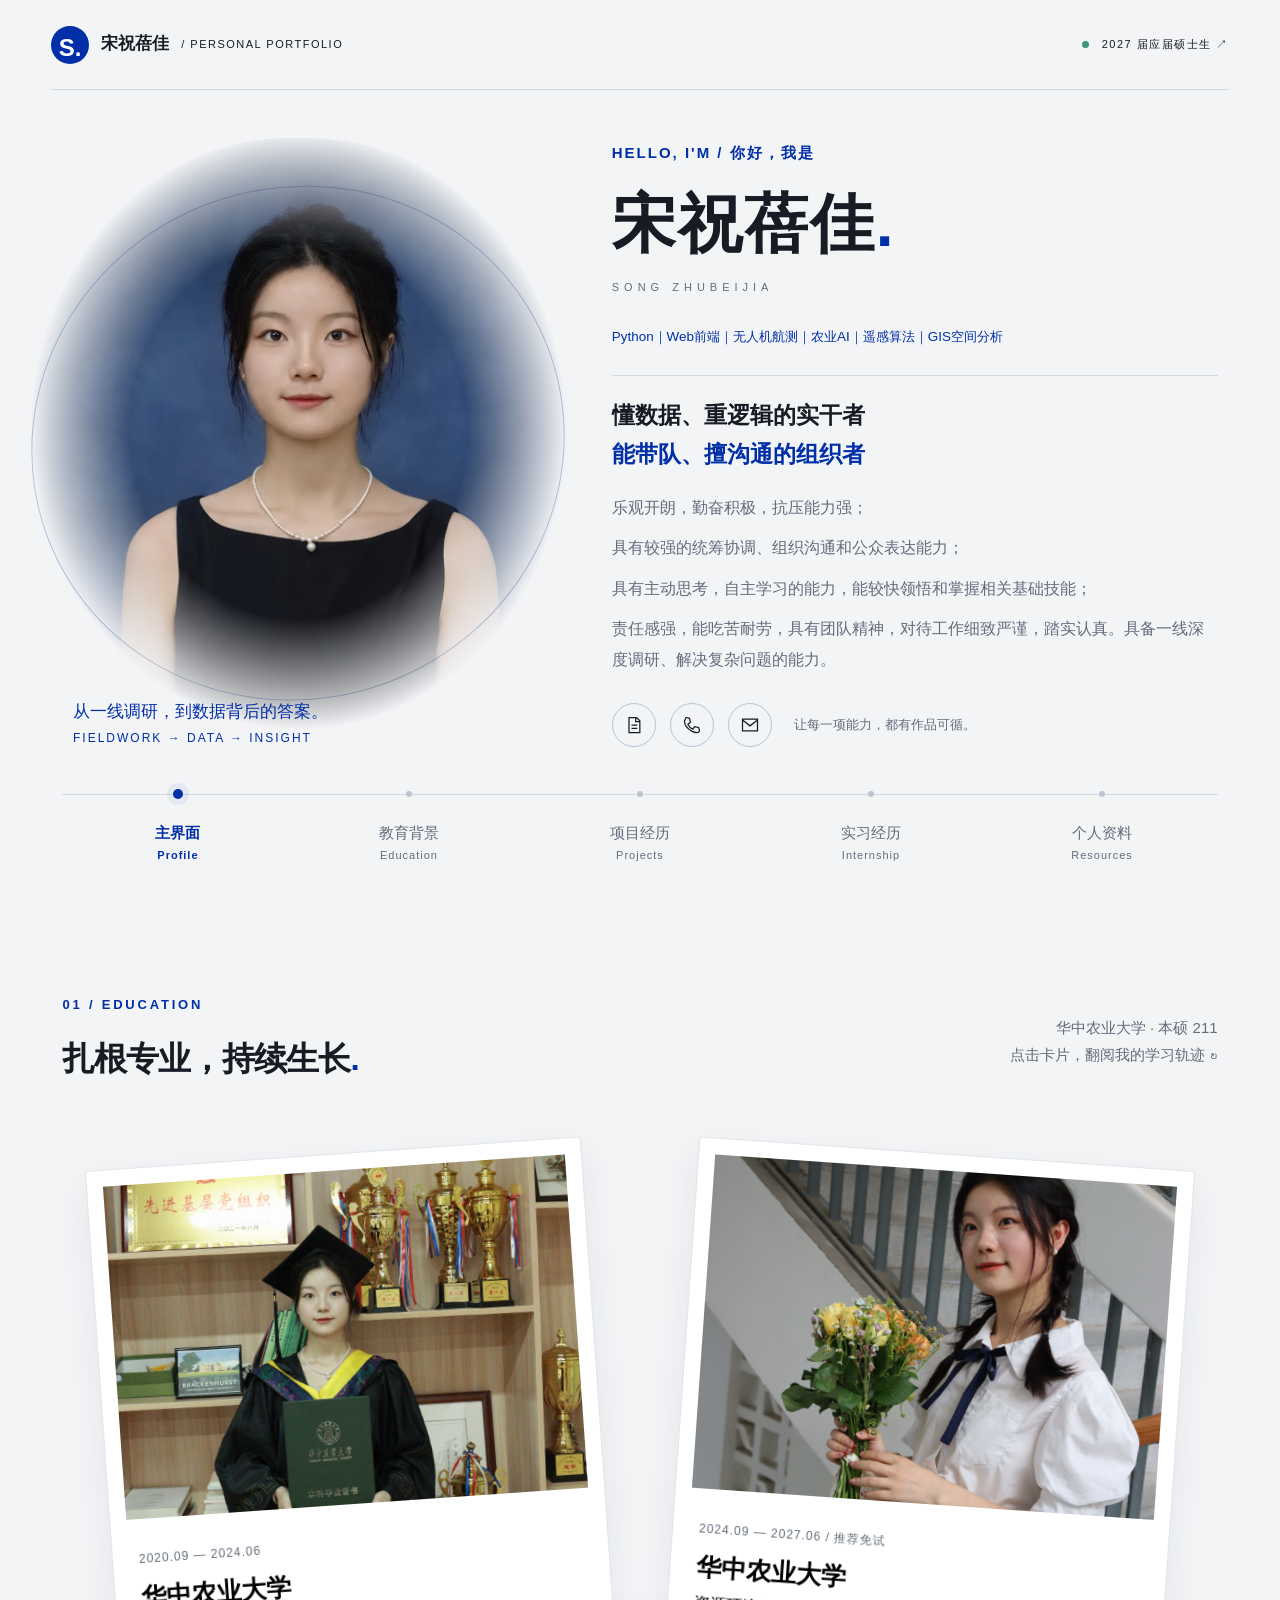
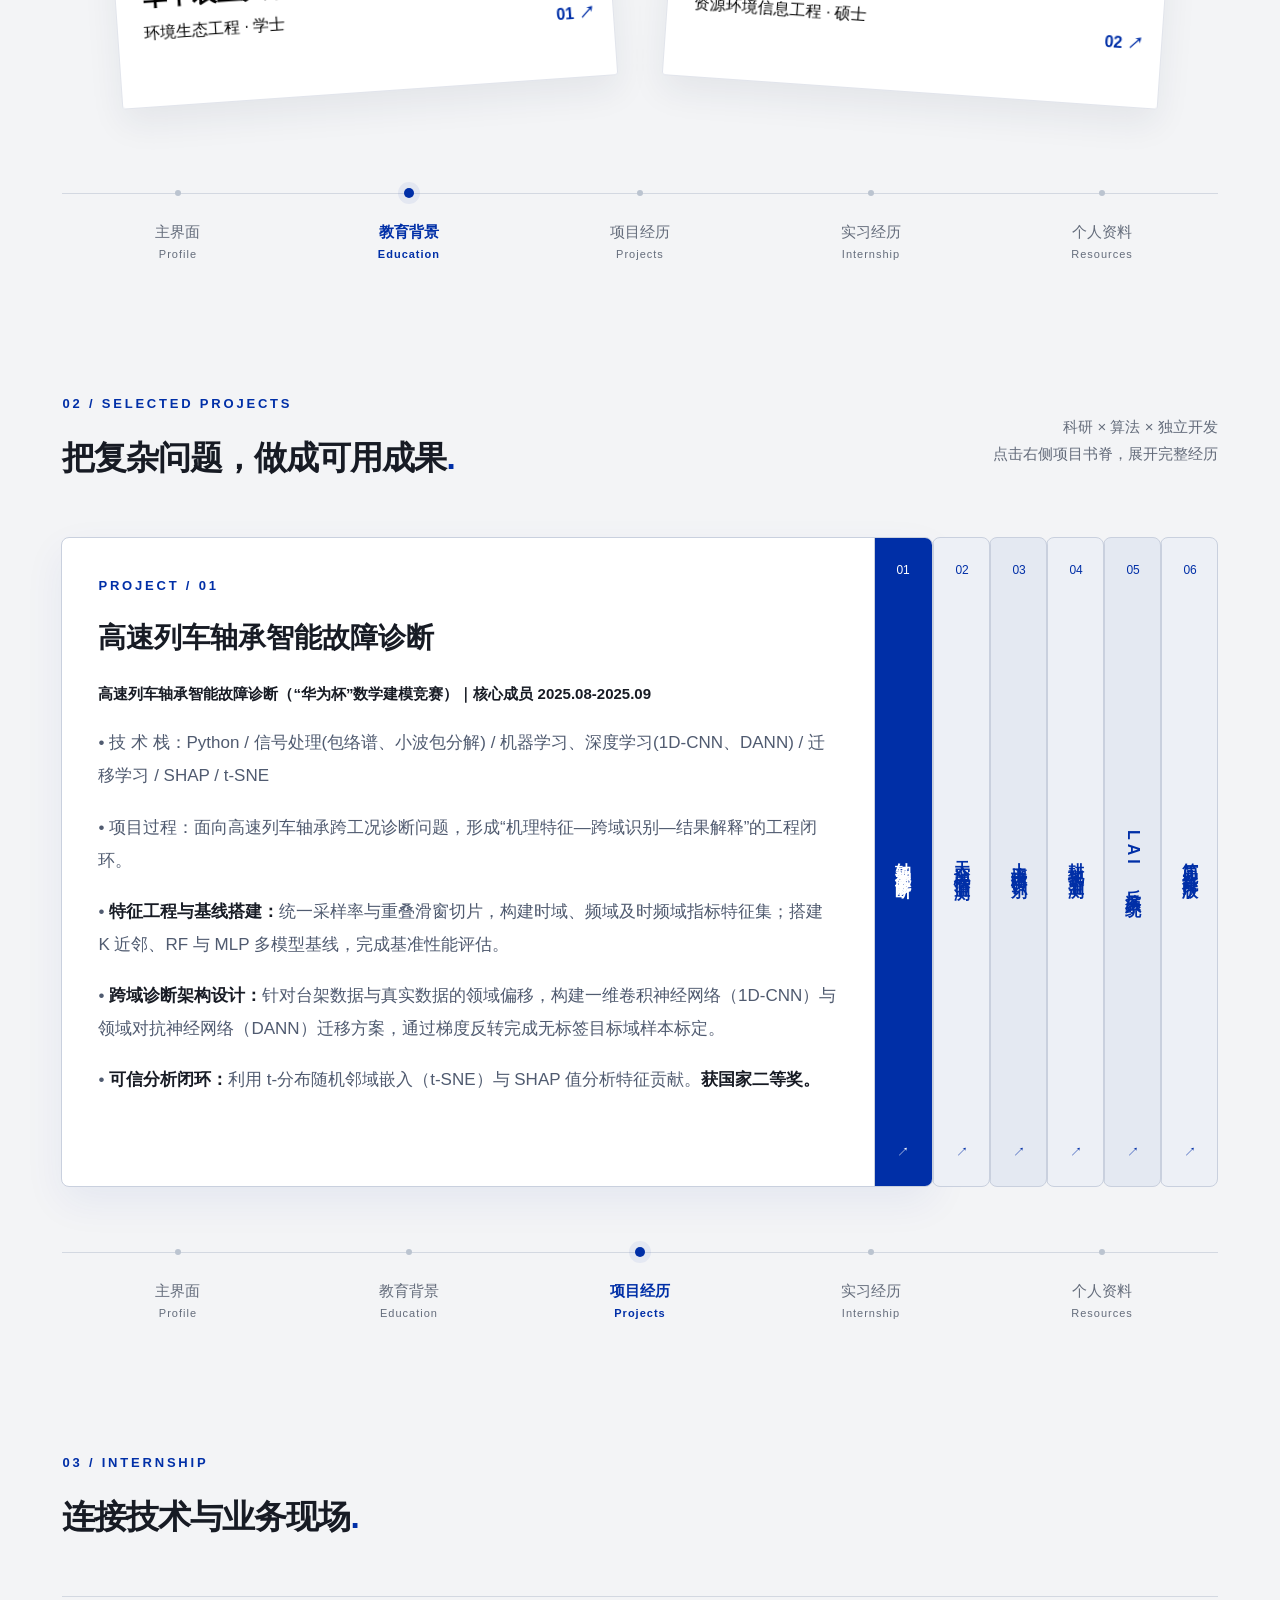
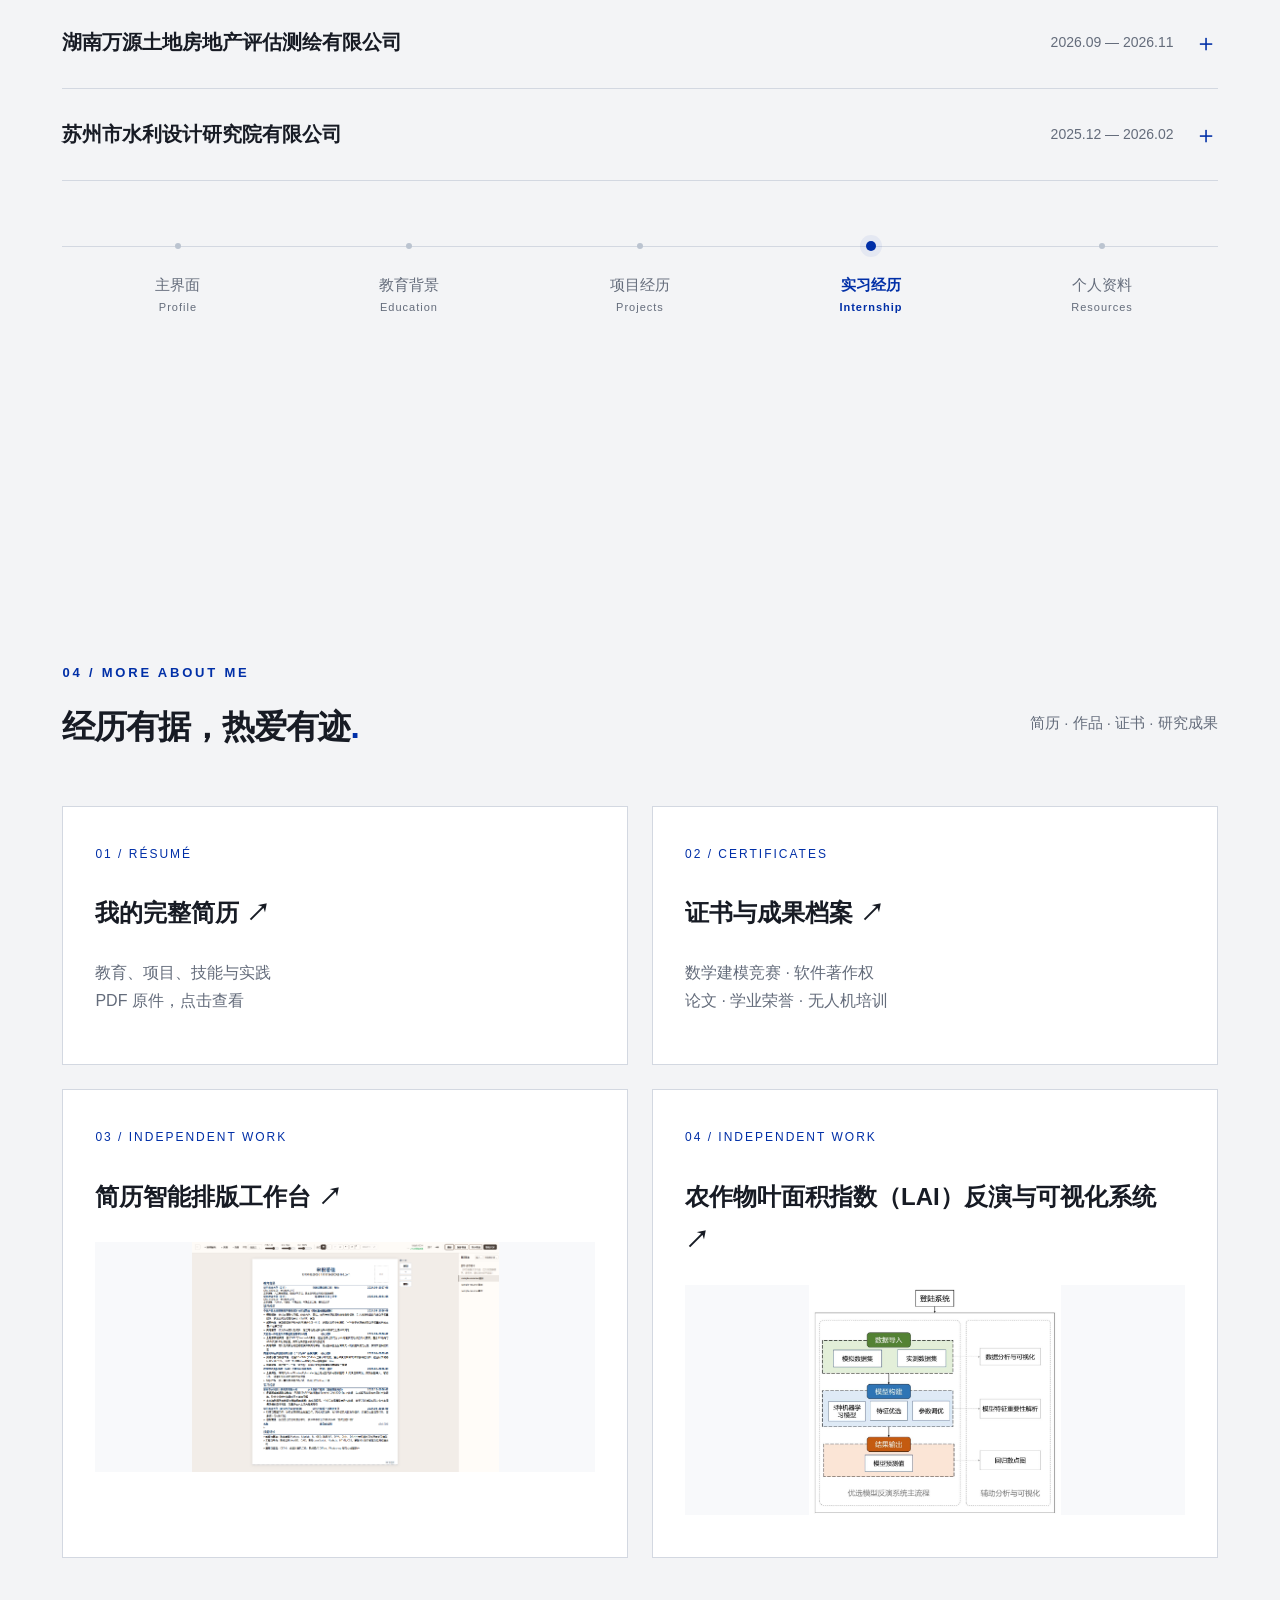
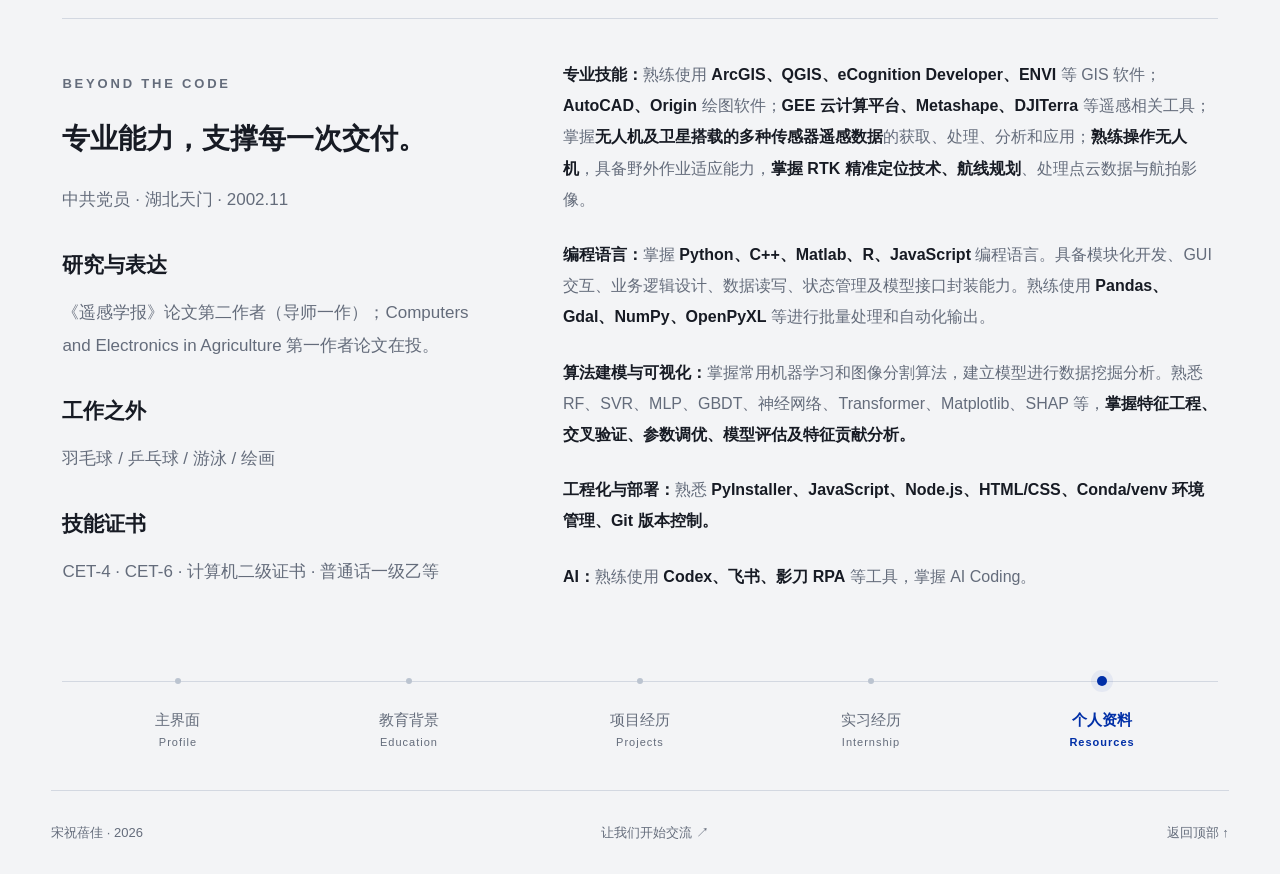
==== commit e21d1e28: "Add files via upload" ====
--- a/index.html
+++ b/index.html
@@ -159,6 +159,7 @@
                 <p class="lead">把分散的采购公告，变成可追溯、<br>可分析的业务线索。</p>
                 <a class="primary-link" href="https://ecnpyb79269g.feishu.cn/base/NsOTbz4b7aCiFOsTIV5cc2eFn2f?table=ldxbmy4qmuAbusUG&amp;chart=chtcn9g5RgMjZayoyCS3JmuDZYe" target="_blank" rel="noopener">阅读完整市场研判报告 <span>↗</span></a>
                 <a class="text-link" href="https://ecnpyb79269g.feishu.cn/base/NsOTbz4b7aCiFOsTIV5cc2eFn2f?table=tblYP6GZMcRvRFfL&amp;view=vewUOIGJ69" target="_blank" rel="noopener">打开项目公告多维表格 ↗</a>
+                <a class="text-link" href="https://ecnpyb79269g.feishu.cn/base/NsOTbz4b7aCiFOsTIV5cc2eFn2f?table=ldxbrRGpsdStqCbk" target="_blank" rel="noopener">我的实习心得 ↗</a>
                 <small class="muted">飞书表格访问权限以原空间设置为准</small>
               </div>
               <div class="work-detail">
